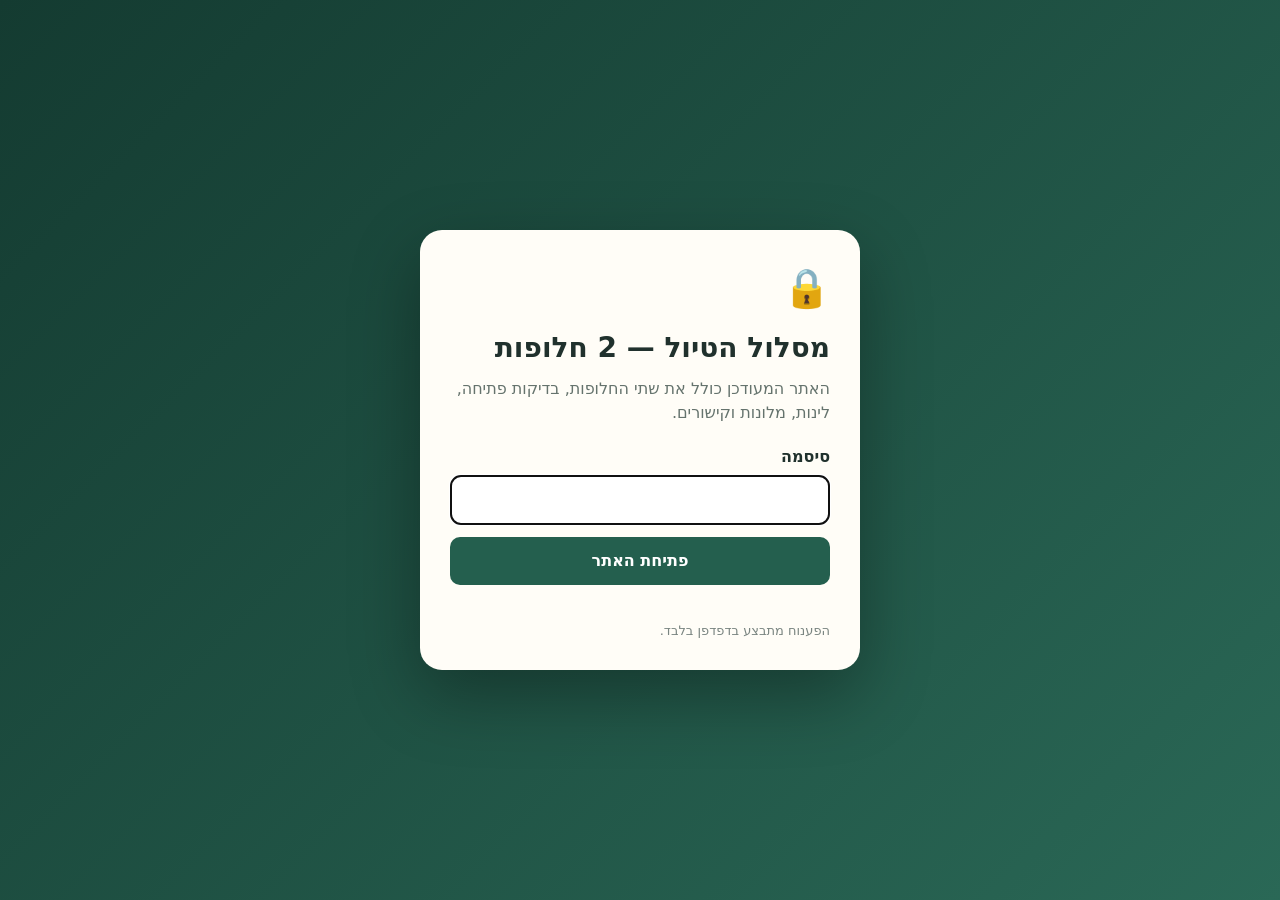
==== index.html @ 5147d264 "Restore legacy site shell with current Hungary-Slovenia itinerary" ====
<!doctype html><html lang="he" dir="rtl"><head><meta charset="utf-8"><meta name="viewport" content="width=device-width,initial-scale=1"><meta name="robots" content="noindex,nofollow,noarchive"><meta http-equiv="Cache-Control" content="no-store"><title>טיול הונגריה + סלובניה 2026</title><style>html,body{margin:0;width:100%;height:100%;overflow:hidden;background:#102d25}iframe{display:block;width:100%;height:100%;border:0;background:#fff}</style></head><body><iframe id="site" src="core.html?v=20260826-0455" title="אתר הטיול"></iframe><script>const f=document.getElementById('site');let stamp='';let currentLoaded=false;function inject(){try{const d=f.contentDocument;if(!d)return;const hero=d.querySelector('.hero');if(!hero)return;const id=(d.body&&d.body.innerHTML.length)+':'+(d.title||'');if(stamp!==id){stamp=id;currentLoaded=false}if(!d.getElementById('premiumBaseCss')){const a=d.createElement('link');a.id='premiumBaseCss';a.rel='stylesheet';a.href='preview/enhancements.css?v=20260826-0455';d.head.appendChild(a)}if(!d.getElementById('premiumCss')){const a=d.createElement('link');a.id='premiumCss';a.rel='stylesheet';a.href='premium.css?v=20260826-0455';d.head.appendChild(a)}if(!d.getElementById('premiumTripScript')){const s=d.createElement('script');s.id='premiumTripScript';s.src='premium.js?v=20260826-0455';s.onload=()=>{if(!d.getElementById('premiumFixScript')){const x=d.createElement('script');x.id='premiumFixScript';x.src='premium-fix.js?v=20260826-0455';d.body.appendChild(x)}};d.body.appendChild(s)}if(!currentLoaded&&!d.getElementById('currentTripScript')){const s=d.createElement('script');s.id='currentTripScript';s.src='current-trip.js?v=20260826-0455';s.onload=()=>{currentLoaded=true};d.body.appendChild(s)}}catch(e){}}setInterval(inject,250);f.addEventListener('load',()=>{stamp='';currentLoaded=false;setTimeout(inject,150)});</script></body></html>
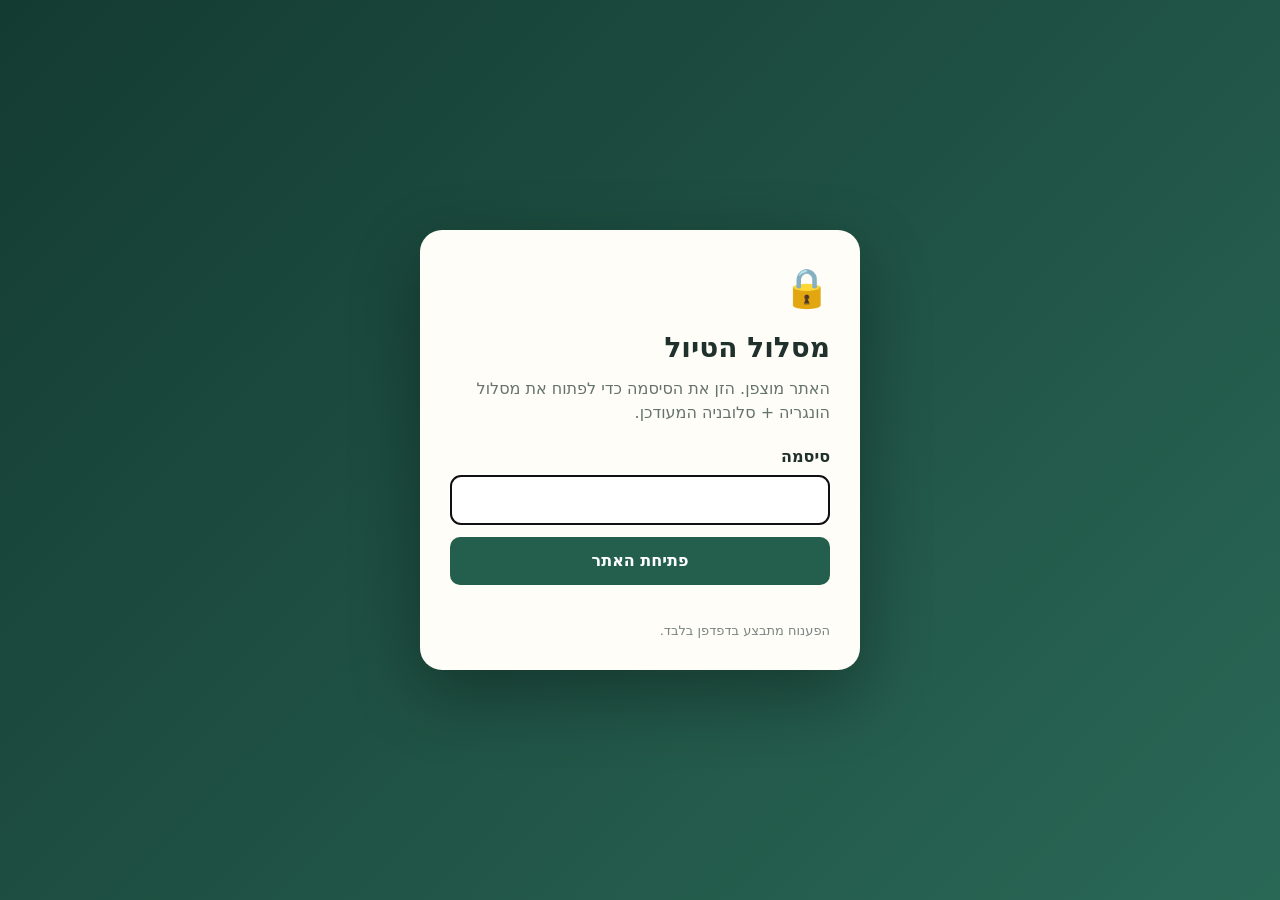
==== commit de620d46: "Remove legacy alternative wording and banner from public site" ====
--- a/index.html
+++ b/index.html
@@ -1 +1 @@
-<!doctype html><html lang="he" dir="rtl"><head><meta charset="utf-8"><meta name="viewport" content="width=device-width,initial-scale=1"><meta name="robots" content="noindex,nofollow,noarchive"><meta http-equiv="Cache-Control" content="no-store"><title>טיול הונגריה + סלובניה 2026</title><style>html,body{margin:0;width:100%;height:100%;overflow:hidden;background:#102d25}iframe{display:block;width:100%;height:100%;border:0;background:#fff}</style></head><body><iframe id="site" src="core.html?v=20260826-0455" title="אתר הטיול"></iframe><script>const f=document.getElementById('site');let stamp='';let currentLoaded=false;function inject(){try{const d=f.contentDocument;if(!d)return;const hero=d.querySelector('.hero');if(!hero)return;const id=(d.body&&d.body.innerHTML.length)+':'+(d.title||'');if(stamp!==id){stamp=id;currentLoaded=false}if(!d.getElementById('premiumBaseCss')){const a=d.createElement('link');a.id='premiumBaseCss';a.rel='stylesheet';a.href='preview/enhancements.css?v=20260826-0455';d.head.appendChild(a)}if(!d.getElementById('premiumCss')){const a=d.createElement('link');a.id='premiumCss';a.rel='stylesheet';a.href='premium.css?v=20260826-0455';d.head.appendChild(a)}if(!d.getElementById('premiumTripScript')){const s=d.createElement('script');s.id='premiumTripScript';s.src='premium.js?v=20260826-0455';s.onload=()=>{if(!d.getElementById('premiumFixScript')){const x=d.createElement('script');x.id='premiumFixScript';x.src='premium-fix.js?v=20260826-0455';d.body.appendChild(x)}};d.body.appendChild(s)}if(!currentLoaded&&!d.getElementById('currentTripScript')){const s=d.createElement('script');s.id='currentTripScript';s.src='current-trip.js?v=20260826-0455';s.onload=()=>{currentLoaded=true};d.body.appendChild(s)}}catch(e){}}setInterval(inject,250);f.addEventListener('load',()=>{stamp='';currentLoaded=false;setTimeout(inject,150)});</script></body></html>+<!doctype html><html lang="he" dir="rtl"><head><meta charset="utf-8"><meta name="viewport" content="width=device-width,initial-scale=1"><meta name="robots" content="noindex,nofollow,noarchive"><meta http-equiv="Cache-Control" content="no-store"><title>טיול הונגריה + סלובניה 2026</title><style>html,body{margin:0;width:100%;height:100%;overflow:hidden;background:#102d25}iframe{display:block;width:100%;height:100%;border:0;background:#fff}</style></head><body><iframe id="site" src="auth-core.html?v=20260826-legacy-final2" title="אתר הטיול"></iframe><script>const f=document.getElementById('site');let stamp='';function patch(d){if(d.getElementById('legacyDataUpdate'))return;const s=d.createElement('script');s.id='legacyDataUpdate';s.src='legacy-data-update.js?v=20260826-legacy-final2';s.onload=()=>{if(!d.getElementById('legacyCleanup')){const c=d.createElement('script');c.id='legacyCleanup';c.src='current-trip-cleanup.js?v=20260826-legacy-final2';d.body.appendChild(c)}};d.body.appendChild(s)}function fixLogin(d){if(!d.getElementById('login'))return;d.title='כניסה למסלול הטיול';const h=d.querySelector('h1'),p=d.querySelector('.box p');if(h)h.textContent='מסלול הטיול';if(p)p.textContent='האתר מוצפן. הזן את הסיסמה כדי לפתוח את מסלול הונגריה + סלובניה המעודכן.'}function inject(){try{const d=f.contentDocument;if(!d)return;fixLogin(d);const hero=d.querySelector('.hero');if(!hero)return;hero.setAttribute('aria-label','BENEDEK — Hungary, Slovenia');hero.style.setProperty('background-image',"linear-gradient(100deg,#183c32d9,#183c3260),url('https://images.unsplash.com/photo-1544986581-efac024faf62?auto=format&fit=crop&w=1800&q=85')",'important');hero.style.setProperty('background-size','cover','important');hero.style.setProperty('background-position','center','important');hero.style.setProperty('aspect-ratio','auto','important');hero.style.setProperty('min-height','360px','important');const id=(d.body&&d.body.innerHTML.length)+':'+(d.title||'');if(stamp!==id)stamp=id;if(!d.getElementById('premiumBaseCss')){const a=d.createElement('link');a.id='premiumBaseCss';a.rel='stylesheet';a.href='preview/enhancements.css?v=20260826-legacy-final2';d.head.appendChild(a)}if(!d.getElementById('premiumCss')){const a=d.createElement('link');a.id='premiumCss';a.rel='stylesheet';a.href='premium.css?v=20260826-legacy-final2';d.head.appendChild(a)}if(!d.getElementById('premiumTripScript')){const s=d.createElement('script');s.id='premiumTripScript';s.src='premium.js?v=20260826-legacy-final2';s.onload=()=>{if(!d.getElementById('premiumFixScript')){const x=d.createElement('script');x.id='premiumFixScript';x.src='premium-fix.js?v=20260826-legacy-final2';x.onload=()=>patch(d);d.body.appendChild(x)}else patch(d)};d.body.appendChild(s);setTimeout(()=>patch(d),1200)}else if(d.getElementById('premiumFixScript'))patch(d)}catch(e){}}setInterval(inject,250);f.addEventListener('load',()=>{stamp='';setTimeout(inject,150)});</script></body></html>
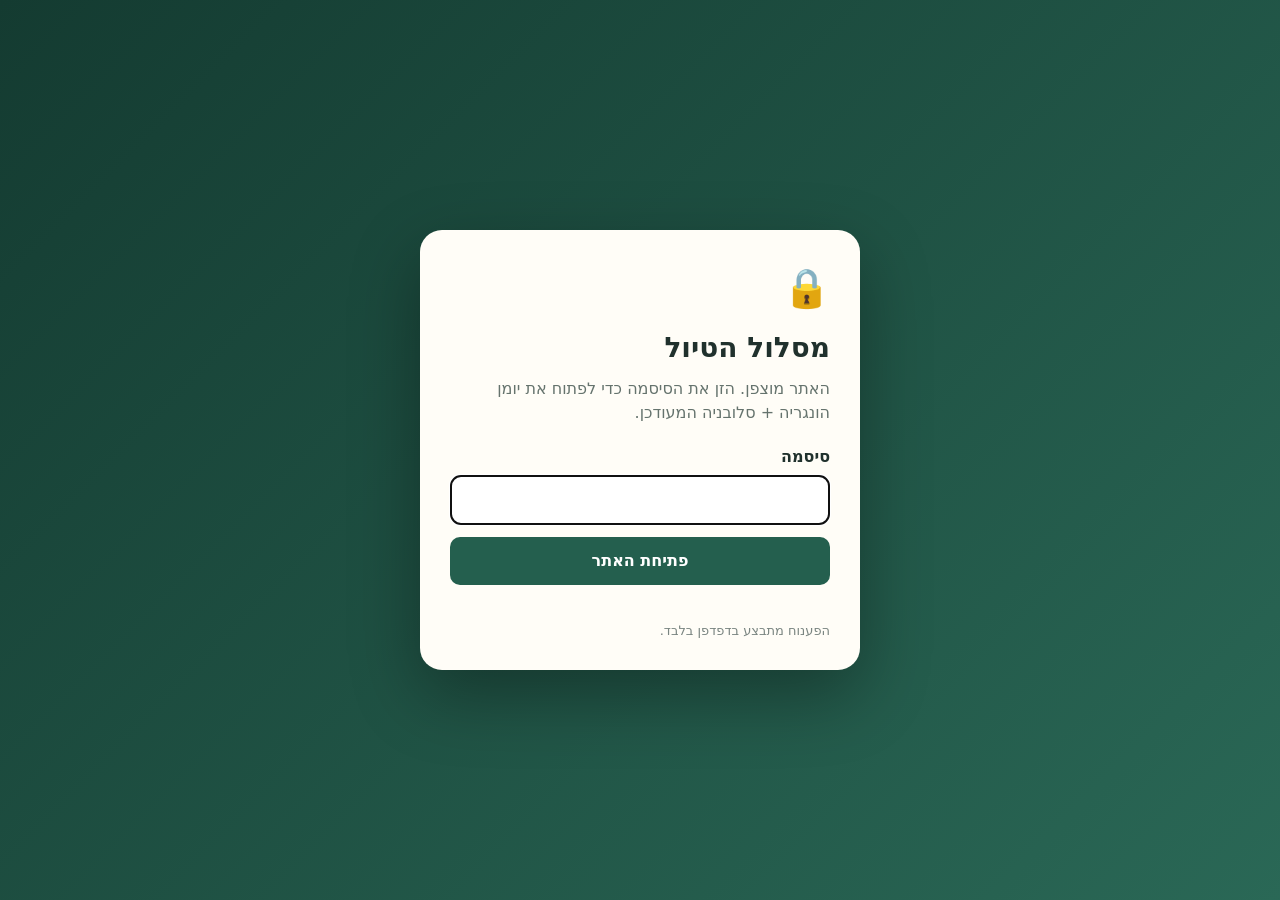
==== commit 4e1b777c: "Publish updated actual trip itinerary" ====
--- a/index.html
+++ b/index.html
@@ -1 +1 @@
-<!doctype html><html lang="he" dir="rtl"><head><meta charset="utf-8"><meta name="viewport" content="width=device-width,initial-scale=1"><meta name="robots" content="noindex,nofollow,noarchive"><meta http-equiv="Cache-Control" content="no-store"><title>טיול הונגריה + סלובניה 2026</title><style>html,body{margin:0;width:100%;height:100%;overflow:hidden;background:#102d25}iframe{display:block;width:100%;height:100%;border:0;background:#fff}</style></head><body><iframe id="site" src="auth-core.html?v=20260826-legacy-final2" title="אתר הטיול"></iframe><script>const f=document.getElementById('site');let stamp='';function patch(d){if(d.getElementById('legacyDataUpdate'))return;const s=d.createElement('script');s.id='legacyDataUpdate';s.src='legacy-data-update.js?v=20260826-legacy-final2';s.onload=()=>{if(!d.getElementById('legacyCleanup')){const c=d.createElement('script');c.id='legacyCleanup';c.src='current-trip-cleanup.js?v=20260826-legacy-final2';d.body.appendChild(c)}};d.body.appendChild(s)}function fixLogin(d){if(!d.getElementById('login'))return;d.title='כניסה למסלול הטיול';const h=d.querySelector('h1'),p=d.querySelector('.box p');if(h)h.textContent='מסלול הטיול';if(p)p.textContent='האתר מוצפן. הזן את הסיסמה כדי לפתוח את מסלול הונגריה + סלובניה המעודכן.'}function inject(){try{const d=f.contentDocument;if(!d)return;fixLogin(d);const hero=d.querySelector('.hero');if(!hero)return;hero.setAttribute('aria-label','BENEDEK — Hungary, Slovenia');hero.style.setProperty('background-image',"linear-gradient(100deg,#183c32d9,#183c3260),url('https://images.unsplash.com/photo-1544986581-efac024faf62?auto=format&fit=crop&w=1800&q=85')",'important');hero.style.setProperty('background-size','cover','important');hero.style.setProperty('background-position','center','important');hero.style.setProperty('aspect-ratio','auto','important');hero.style.setProperty('min-height','360px','important');const id=(d.body&&d.body.innerHTML.length)+':'+(d.title||'');if(stamp!==id)stamp=id;if(!d.getElementById('premiumBaseCss')){const a=d.createElement('link');a.id='premiumBaseCss';a.rel='stylesheet';a.href='preview/enhancements.css?v=20260826-legacy-final2';d.head.appendChild(a)}if(!d.getElementById('premiumCss')){const a=d.createElement('link');a.id='premiumCss';a.rel='stylesheet';a.href='premium.css?v=20260826-legacy-final2';d.head.appendChild(a)}if(!d.getElementById('premiumTripScript')){const s=d.createElement('script');s.id='premiumTripScript';s.src='premium.js?v=20260826-legacy-final2';s.onload=()=>{if(!d.getElementById('premiumFixScript')){const x=d.createElement('script');x.id='premiumFixScript';x.src='premium-fix.js?v=20260826-legacy-final2';x.onload=()=>patch(d);d.body.appendChild(x)}else patch(d)};d.body.appendChild(s);setTimeout(()=>patch(d),1200)}else if(d.getElementById('premiumFixScript'))patch(d)}catch(e){}}setInterval(inject,250);f.addEventListener('load',()=>{stamp='';setTimeout(inject,150)});</script></body></html>+<!doctype html><html lang="he" dir="rtl"><head><meta charset="utf-8"><meta name="viewport" content="width=device-width,initial-scale=1"><meta name="robots" content="noindex,nofollow,noarchive"><meta http-equiv="Cache-Control" content="no-store"><title>טיול הונגריה + סלובניה 2026</title><style>html,body{margin:0;width:100%;height:100%;overflow:hidden;background:#102d25}iframe{display:block;width:100%;height:100%;border:0;background:#fff}</style></head><body><iframe id="site" src="auth-core.html?v=20260902-actual-v2" title="אתר הטיול"></iframe><script>const f=document.getElementById('site');function fixLogin(d){if(!d.getElementById('login'))return;d.title='כניסה למסלול הטיול';const h=d.querySelector('h1'),p=d.querySelector('.box p');if(h)h.textContent='מסלול הטיול';if(p)p.textContent='האתר מוצפן. הזן את הסיסמה כדי לפתוח את יומן הונגריה + סלובניה המעודכן.'}function inject(){try{const d=f.contentDocument;if(!d)return;fixLogin(d);if(d.getElementById('actualTripLoaded')||d.getElementById('actualTripScript'))return;const hero=d.querySelector('.hero');if(!hero)return;const s=d.createElement('script');s.id='actualTripScript';s.src='actual-trip-update.js?v=20260902-actual-v2';d.body.appendChild(s)}catch(e){}}setInterval(inject,250);f.addEventListener('load',()=>setTimeout(inject,150));</script></body></html>
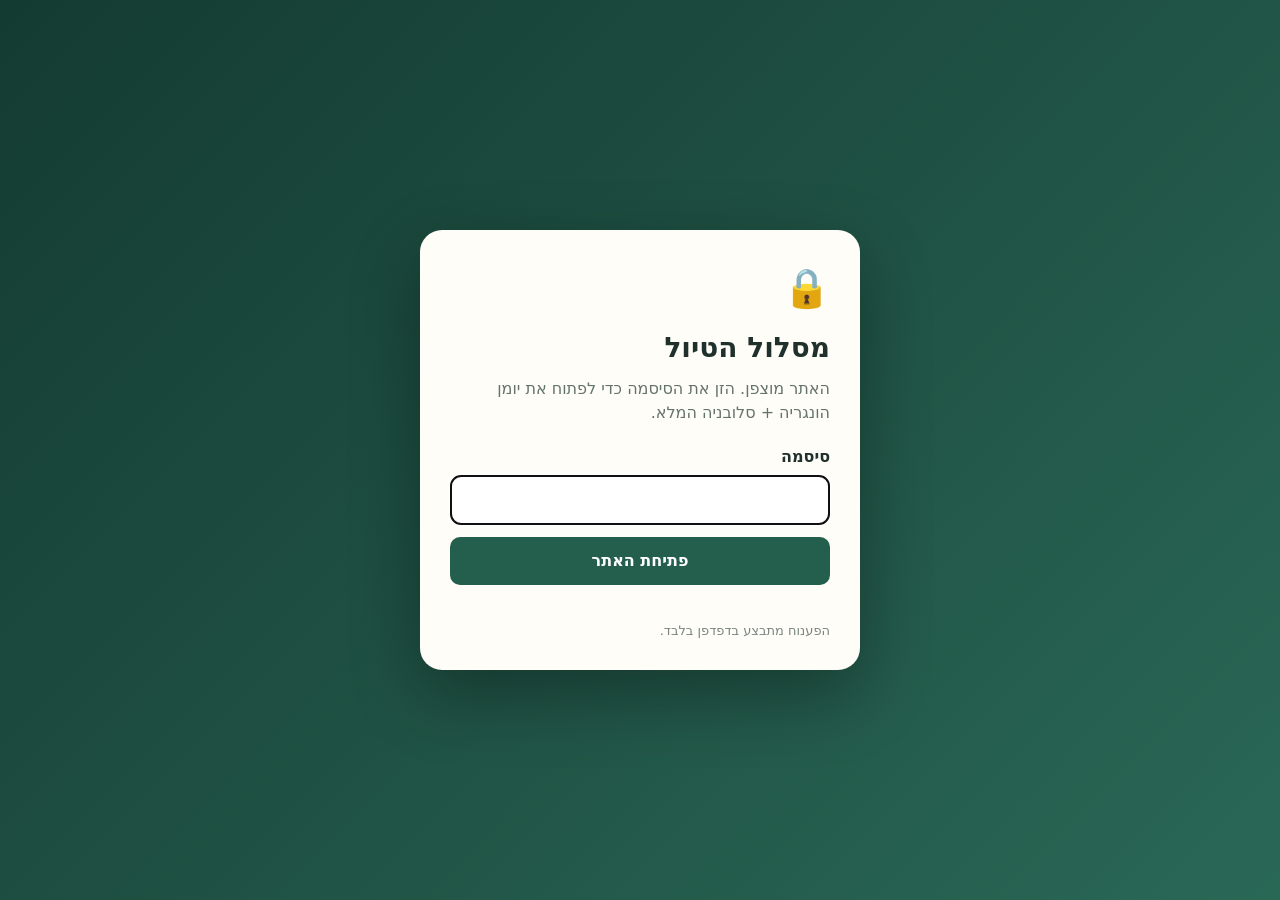
==== commit bc87881d: "Force fresh full-trip journal cache version" ====
--- a/index.html
+++ b/index.html
@@ -1 +1 @@
-<!doctype html><html lang="he" dir="rtl"><head><meta charset="utf-8"><meta name="viewport" content="width=device-width,initial-scale=1"><meta name="robots" content="noindex,nofollow,noarchive"><meta http-equiv="Cache-Control" content="no-store"><title>טיול הונגריה + סלובניה 2026</title><style>html,body{margin:0;width:100%;height:100%;overflow:hidden;background:#102d25}iframe{display:block;width:100%;height:100%;border:0;background:#fff}</style></head><body><iframe id="site" src="auth-core.html?v=20260902-actual-v2" title="אתר הטיול"></iframe><script>const f=document.getElementById('site');function fixLogin(d){if(!d.getElementById('login'))return;d.title='כניסה למסלול הטיול';const h=d.querySelector('h1'),p=d.querySelector('.box p');if(h)h.textContent='מסלול הטיול';if(p)p.textContent='האתר מוצפן. הזן את הסיסמה כדי לפתוח את יומן הונגריה + סלובניה המעודכן.'}function inject(){try{const d=f.contentDocument;if(!d)return;fixLogin(d);if(d.getElementById('actualTripLoaded')||d.getElementById('actualTripScript'))return;const hero=d.querySelector('.hero');if(!hero)return;const s=d.createElement('script');s.id='actualTripScript';s.src='actual-trip-update.js?v=20260902-actual-v2';d.body.appendChild(s)}catch(e){}}setInterval(inject,250);f.addEventListener('load',()=>setTimeout(inject,150));</script></body></html>+<!doctype html><html lang="he" dir="rtl"><head><meta charset="utf-8"><meta name="viewport" content="width=device-width,initial-scale=1"><meta name="robots" content="noindex,nofollow,noarchive"><meta http-equiv="Cache-Control" content="no-store, no-cache, must-revalidate, max-age=0"><meta http-equiv="Pragma" content="no-cache"><meta http-equiv="Expires" content="0"><title>טיול הונגריה + סלובניה 2026</title><style>html,body{margin:0;width:100%;height:100%;overflow:hidden;background:#102d25}iframe{display:block;width:100%;height:100%;border:0;background:#fff}</style></head><body><iframe id="site" src="auth-core.html?v=20260903-full-journal-v4" title="אתר הטיול"></iframe><script>const f=document.getElementById('site');function fixLogin(d){if(!d.getElementById('login'))return;d.title='כניסה למסלול הטיול';const h=d.querySelector('h1'),p=d.querySelector('.box p');if(h)h.textContent='מסלול הטיול';if(p)p.textContent='האתר מוצפן. הזן את הסיסמה כדי לפתוח את יומן הונגריה + סלובניה המלא.'}function inject(){try{const d=f.contentDocument;if(!d)return;fixLogin(d);if(d.getElementById('actualTripLoaded')||d.getElementById('actualTripScript'))return;const hero=d.querySelector('.hero');if(!hero)return;const s=d.createElement('script');s.id='actualTripScript';s.src='actual-trip-update.js?v=20260903-full-journal-v4';d.body.appendChild(s)}catch(e){}}setInterval(inject,250);f.addEventListener('load',()=>setTimeout(inject,150));</script></body></html>
